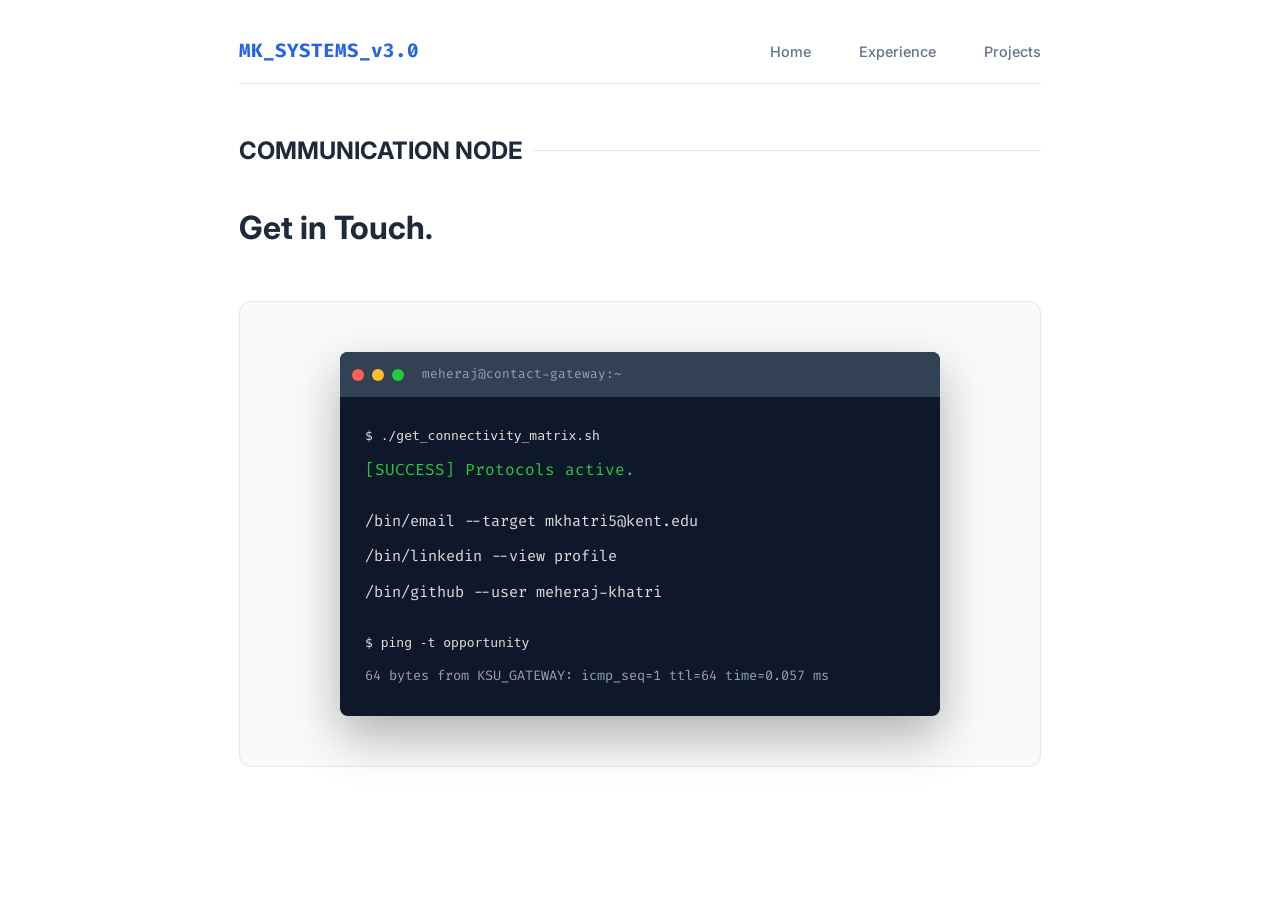
==== contact.html @ a60b7aba "Updates" ====
<!DOCTYPE html>
<html lang="en">
<head>
    <meta charset="UTF-8">
    <meta name="viewport" content="width=device-width, initial-scale=1.0">
    <title>Contact | Meheraj Khatri</title>
    <link rel="stylesheet" href="style.css">
    <link href="https://fonts.googleapis.com/css2?family=Inter:wght@400;500;600&family=Fira+Code:wght@400;500&display=swap" rel="stylesheet">
</head>
<body>
    <div class="container">
        <nav class="nav-bar" style="margin-top: 20px; display: flex; justify-content: space-between; align-items: center; padding: 1rem 0;">
            <a href="index.html" class="logo" style="text-decoration: none; font-weight: bold; color: var(--primary); font-family: 'Fira Code', monospace;">MK_SYSTEMS_v3.0</a>
            <div class="nav-links">
                <a href="index.html" style="text-decoration: none; color: var(--text-muted); margin-left: 1.5rem;">Home</a>
                <a href="experience.html" style="text-decoration: none; color: var(--text-muted); margin-left: 1.5rem;">Experience</a>
                <a href="projects.html" style="text-decoration: none; color: var(--text-muted); margin-left: 1.5rem;">Projects</a>
            </div>
        </nav>

        <header style="margin: 3rem 0;">
            <h2 class="section-title">COMMUNICATION NODE</h2>
            <h1>Get in Touch.</h1>
        </header>

        <div class="card" style="display: flex; justify-content: center; padding: 50px 20px;">
            <div class="terminal" style="width: 100%; max-width: 600px; box-shadow: 0 20px 50px rgba(0,0,0,0.3); border-radius: 8px; overflow: hidden; background: #0f172a;">
                <div class="terminal-header" style="background: #334155; padding: 12px; display: flex; align-items: center; gap: 8px;">
                    <div style="width: 12px; height: 12px; background: #ff5f56; border-radius: 50%;"></div>
                    <div style="width: 12px; height: 12px; background: #ffbd2e; border-radius: 50%;"></div>
                    <div style="width: 12px; height: 12px; background: #27c93f; border-radius: 50%;"></div>
                    <span style="color: #94a3b8; font-family: 'Fira Code', monospace; font-size: 0.8rem; margin-left: 10px;">meheraj@contact-gateway:~</span>
                </div>
                <div class="terminal-window" style="padding: 25px; font-family: 'Fira Code', monospace; color: #e0e1dd;">
                    <code>$ ./get_connectivity_matrix.sh</code>
                    <p style="color: #27c93f; margin: 10px 0;">[SUCCESS] Protocols active.</p>
                    
                    <div class="contact-links" style="margin: 20px 0; line-height: 2.2;">
                        <a href="mailto:mkhatri5@kent.edu" class="term-link">/bin/email --target mkhatri5@kent.edu</a><br>
                        <a href="https://linkedin.com/in/meherajkhatri/" target="_blank" class="term-link">/bin/linkedin --view profile</a><br>
                        <a href="https://github.com/meheraj-khatri" target="_blank" class="term-link">/bin/github --user meheraj-khatri</a>
                    </div>

                    <code>$ ping -t opportunity</code>
                    <div id="live-ping" style="margin-top: 10px; color: #94a3b8; font-size: 0.85rem;">
                        </div>
                </div>
            </div>
        </div>
    </div>
    <script src="main.js"></script>
</body>
</html>
---- style.css ----
:root {
    --primary: #2563eb;
    --primary-dark: #1e40af;
    --bg: #ffffff;
    --surface: #f8fafc;
    --text: #1e293b;
    --text-muted: #64748b;
    --border: #e2e8f0;
    --container-width: 850px;
}

body.dark-mode {
    --bg: #0f172a;
    --surface: #1e293b;
    --text: #f1f5f9;
    --text-muted: #94a3b8;
    --border: #334155;
}

* { box-sizing: border-box; margin: 0; padding: 0; }
body { font-family: 'Inter', sans-serif; color: var(--text); background-color: var(--bg); line-height: 1.6; transition: background 0.3s, color 0.3s; }
.container { max-width: var(--container-width); margin: 0 auto; padding: 0 1.5rem; }

/* Navigation */
nav { position: sticky; top: 0; background: rgba(255, 255, 255, 0.9); backdrop-filter: blur(10px); border-bottom: 1px solid var(--border); padding: 1rem 0; z-index: 1000; }
body.dark-mode nav { background: rgba(15, 23, 42, 0.9); border-bottom-color: var(--border); }
.nav-content { display: flex; justify-content: space-between; align-items: center; }
.logo { font-weight: 700; color: var(--primary); text-decoration: none; font-family: 'Fira Code', monospace; font-size: 1.2rem; }
.nav-links { list-style: none; display: flex; gap: 1.5rem; align-items: center; }
.nav-links a { text-decoration: none; color: var(--text-muted); font-weight: 500; font-size: 0.9rem; transition: 0.2s; }
.nav-links a:hover { color: var(--primary); }

/* Typography & Sections */
.hero h1 { font-size: 3.5rem; font-weight: 800; line-height: 1.1; margin-bottom: 1.5rem; letter-spacing: -0.02em; }
.hero p { font-size: 1.2rem; color: var(--text-muted); }
.section-title { font-size: 1.5rem; margin-bottom: 2rem; display: flex; align-items: center; gap: 10px; font-weight: 700; }
.section-title::after { content: ""; height: 1px; flex: 1; background: var(--border); }

/* Components */
.card { background: var(--surface); border: 1px solid var(--border); border-radius: 12px; padding: 2rem; margin-bottom: 1.5rem; transition: transform 0.2s, border-color 0.2s; }
.card:hover { border-color: var(--primary); }
.card-header { display: flex; justify-content: space-between; align-items: center; margin-bottom: 1rem; }
.tech-stack { font-family: 'Fira Code', monospace; font-size: 0.85rem; color: var(--primary); margin-bottom: 1rem; display: block; font-weight: 500; }
.date-tag { font-size: 0.8rem; font-weight: 600; color: var(--text-muted); background: var(--bg); padding: 4px 12px; border-radius: 20px; border: 1px solid var(--border); }

/* Interactive Elements */
.btn { padding: 0.8rem 1.8rem; border-radius: 8px; text-decoration: none; font-weight: 600; display: inline-block; transition: 0.2s; font-size: 0.95rem; }
.btn-primary { background: var(--primary); color: white; border: 1px solid var(--primary); }
.btn-primary:hover { background: var(--primary-dark); }
.btn-outline { border: 1px solid var(--border); color: var(--text); }
.btn-outline:hover { background: var(--surface); }

.term-link { color: #e0e1dd; text-decoration: none; font-size: 0.95rem; transition: 0.2s; }
.term-link:hover { color: var(--primary); padding-left: 8px; }

.theme-toggle { background: none; border: 1px solid var(--border); color: var(--text); padding: 6px 12px; border-radius: 6px; cursor: pointer; font-size: 0.8rem; font-weight: 600; }

footer { border-top: 1px solid var(--border); padding: 4rem 0; background: var(--surface); margin-top: 4rem; }
.footer-content { display: flex; justify-content: space-between; align-items: center; }
.footer-copy { font-size: 0.9rem; color: var(--text-muted); }
.footer-links { display: flex; gap: 1.5rem; }
.footer-links a { text-decoration: none; color: var(--text-muted); font-size: 0.9rem; transition: 0.2s; }
.footer-links a:hover { color: var(--primary); }
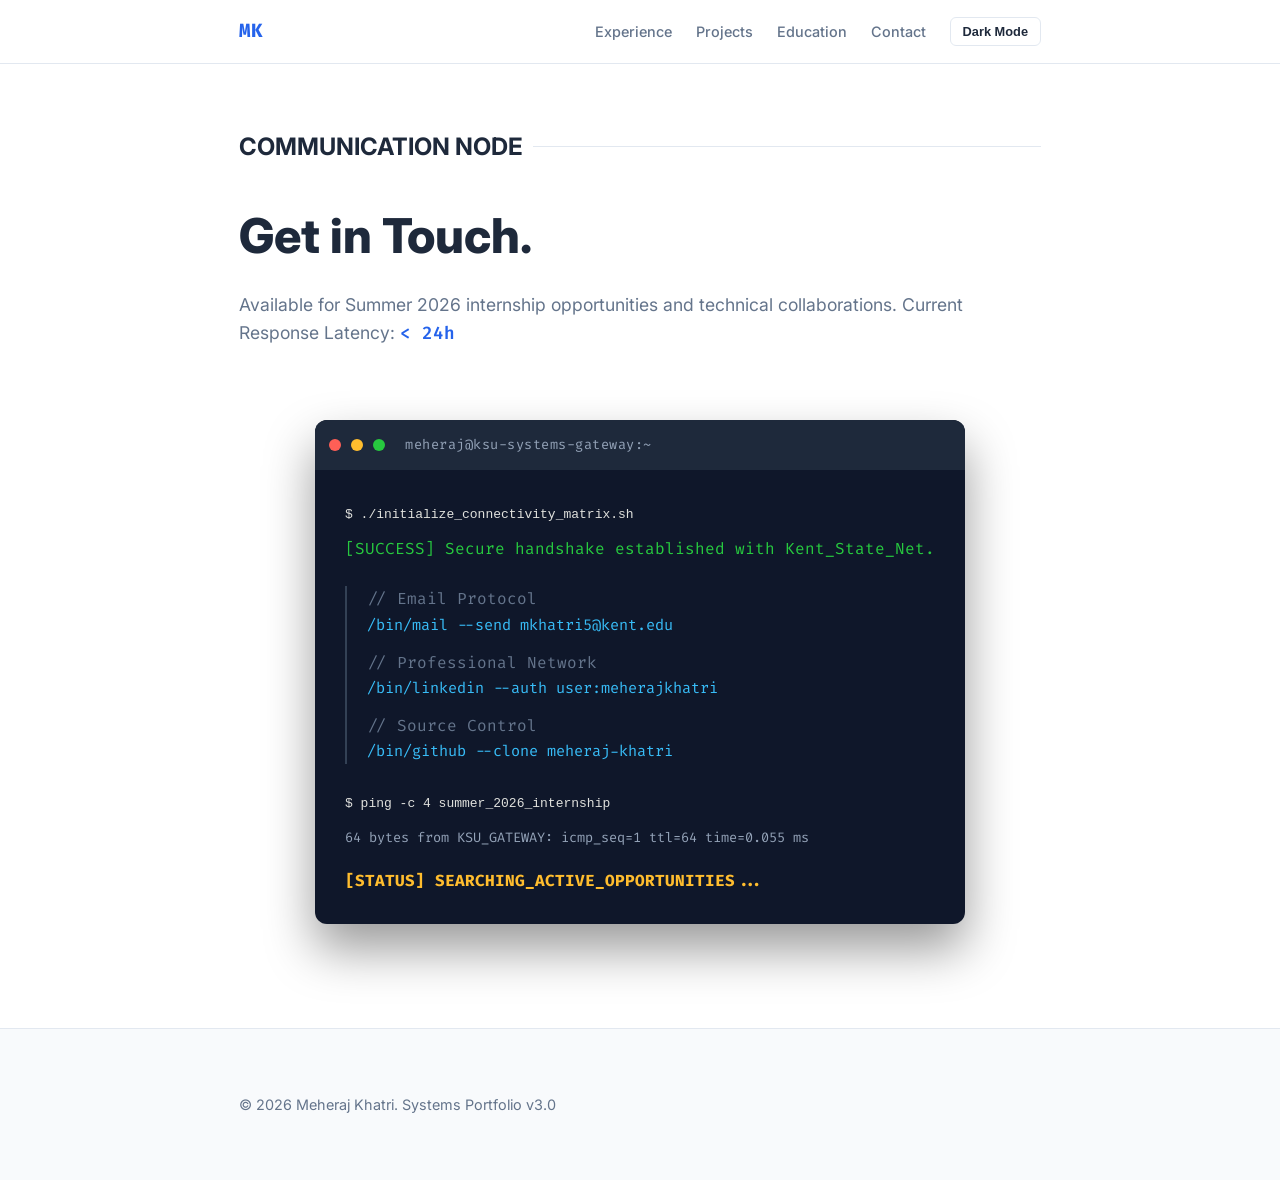
==== commit 72f98890: "Update contact.html" ====
--- a/contact.html
+++ b/contact.html
@@ -8,46 +8,71 @@
     <link href="https://fonts.googleapis.com/css2?family=Inter:wght@400;500;600&family=Fira+Code:wght@400;500&display=swap" rel="stylesheet">
 </head>
 <body>
-    <div class="container">
-        <nav class="nav-bar" style="margin-top: 20px; display: flex; justify-content: space-between; align-items: center; padding: 1rem 0;">
-            <a href="index.html" class="logo" style="text-decoration: none; font-weight: bold; color: var(--primary); font-family: 'Fira Code', monospace;">MK_SYSTEMS_v3.0</a>
-            <div class="nav-links">
-                <a href="index.html" style="text-decoration: none; color: var(--text-muted); margin-left: 1.5rem;">Home</a>
-                <a href="experience.html" style="text-decoration: none; color: var(--text-muted); margin-left: 1.5rem;">Experience</a>
-                <a href="projects.html" style="text-decoration: none; color: var(--text-muted); margin-left: 1.5rem;">Projects</a>
-            </div>
-        </nav>
+    <nav>
+        <div class="container nav-content">
+            <a href="index.html" class="logo">MK</a>
+            <ul class="nav-links">
+                <li><a href="experience.html">Experience</a></li>
+                <li><a href="projects.html">Projects</a></li>
+                <li><a href="education.html">Education</a></li>
+                <li><a href="contact.html" class="active">Contact</a></li>
+                <li><button id="theme-toggle" class="theme-toggle">Dark Mode</button></li>
+            </ul>
+        </div>
+    </nav>
 
-        <header style="margin: 3rem 0;">
+    <main class="container">
+        <header style="margin: 4rem 0 2rem 0;">
             <h2 class="section-title">COMMUNICATION NODE</h2>
-            <h1>Get in Touch.</h1>
+            <h1 style="font-size: 3rem; font-weight: 800;">Get in Touch.</h1>
+            <p style="color: var(--text-muted); font-size: 1.1rem; margin-top: 1rem;">
+                Available for Summer 2026 internship opportunities and technical collaborations. 
+                Current Response Latency: <span style="color: var(--primary); font-family: 'Fira Code'; font-weight: 600;">&lt; 24h</span>
+            </p>
         </header>
 
-        <div class="card" style="display: flex; justify-content: center; padding: 50px 20px;">
-            <div class="terminal" style="width: 100%; max-width: 600px; box-shadow: 0 20px 50px rgba(0,0,0,0.3); border-radius: 8px; overflow: hidden; background: #0f172a;">
-                <div class="terminal-header" style="background: #334155; padding: 12px; display: flex; align-items: center; gap: 8px;">
+        <div class="card" style="display: flex; justify-content: center; padding: 40px 0; background: transparent; border: none;">
+            <div class="terminal" style="width: 100%; max-width: 650px; box-shadow: 0 25px 50px rgba(0,0,0,0.4); border-radius: 12px; overflow: hidden; background: #0f172a;">
+                <div class="terminal-header" style="background: #1e293b; padding: 14px; display: flex; align-items: center; gap: 10px;">
                     <div style="width: 12px; height: 12px; background: #ff5f56; border-radius: 50%;"></div>
                     <div style="width: 12px; height: 12px; background: #ffbd2e; border-radius: 50%;"></div>
                     <div style="width: 12px; height: 12px; background: #27c93f; border-radius: 50%;"></div>
-                    <span style="color: #94a3b8; font-family: 'Fira Code', monospace; font-size: 0.8rem; margin-left: 10px;">meheraj@contact-gateway:~</span>
+                    <span style="color: #94a3b8; font-family: 'Fira Code', monospace; font-size: 0.85rem; margin-left: 10px; letter-spacing: 0.5px;">meheraj@ksu-systems-gateway:~</span>
                 </div>
-                <div class="terminal-window" style="padding: 25px; font-family: 'Fira Code', monospace; color: #e0e1dd;">
-                    <code>$ ./get_connectivity_matrix.sh</code>
-                    <p style="color: #27c93f; margin: 10px 0;">[SUCCESS] Protocols active.</p>
+                <div class="terminal-window" style="padding: 30px; font-family: 'Fira Code', monospace; color: #e0e1dd; line-height: 1.6;">
+                    <code>$ ./initialize_connectivity_matrix.sh</code>
+                    <p style="color: #27c93f; margin: 10px 0;">[SUCCESS] Secure handshake established with Kent_State_Net.</p>
                     
-                    <div class="contact-links" style="margin: 20px 0; line-height: 2.2;">
-                        <a href="mailto:mkhatri5@kent.edu" class="term-link">/bin/email --target mkhatri5@kent.edu</a><br>
-                        <a href="https://linkedin.com/in/meherajkhatri/" target="_blank" class="term-link">/bin/linkedin --view profile</a><br>
-                        <a href="https://github.com/meheraj-khatri" target="_blank" class="term-link">/bin/github --user meheraj-khatri</a>
+                    <div class="contact-links" style="margin: 25px 0; border-left: 2px solid #334155; padding-left: 20px;">
+                        <div style="margin-bottom: 12px;">
+                            <span style="color: #64748b;">// Email Protocol</span><br>
+                            <a href="mailto:mkhatri5@kent.edu" class="term-link" style="color: #38bdf8;">/bin/mail --send mkhatri5@kent.edu</a>
+                        </div>
+                        <div style="margin-bottom: 12px;">
+                            <span style="color: #64748b;">// Professional Network</span><br>
+                            <a href="https://linkedin.com/in/meherajkhatri/" target="_blank" class="term-link" style="color: #38bdf8;">/bin/linkedin --auth user:meherajkhatri</a>
+                        </div>
+                        <div style="margin-bottom: 12px;">
+                            <span style="color: #64748b;">// Source Control</span><br>
+                            <a href="https://github.com/meheraj-khatri" target="_blank" class="term-link" style="color: #38bdf8;">/bin/github --clone meheraj-khatri</a>
+                        </div>
                     </div>
 
-                    <code>$ ping -t opportunity</code>
-                    <div id="live-ping" style="margin-top: 10px; color: #94a3b8; font-size: 0.85rem;">
+                    <code>$ ping -c 4 summer_2026_internship</code>
+                    <div id="live-ping" style="margin-top: 12px; color: #94a3b8; font-size: 0.85rem;">
                         </div>
+                    
+                    <p style="margin-top: 20px; color: #ffbd2e; font-weight: bold;">[STATUS] SEARCHING_ACTIVE_OPPORTUNITIES...</p>
                 </div>
             </div>
         </div>
-    </div>
+    </main>
+
+    <footer>
+        <div class="container footer-content">
+            <p class="footer-copy">© 2026 Meheraj Khatri. Systems Portfolio v3.0</p>
+        </div>
+    </footer>
     <script src="main.js"></script>
 </body>
 </html>
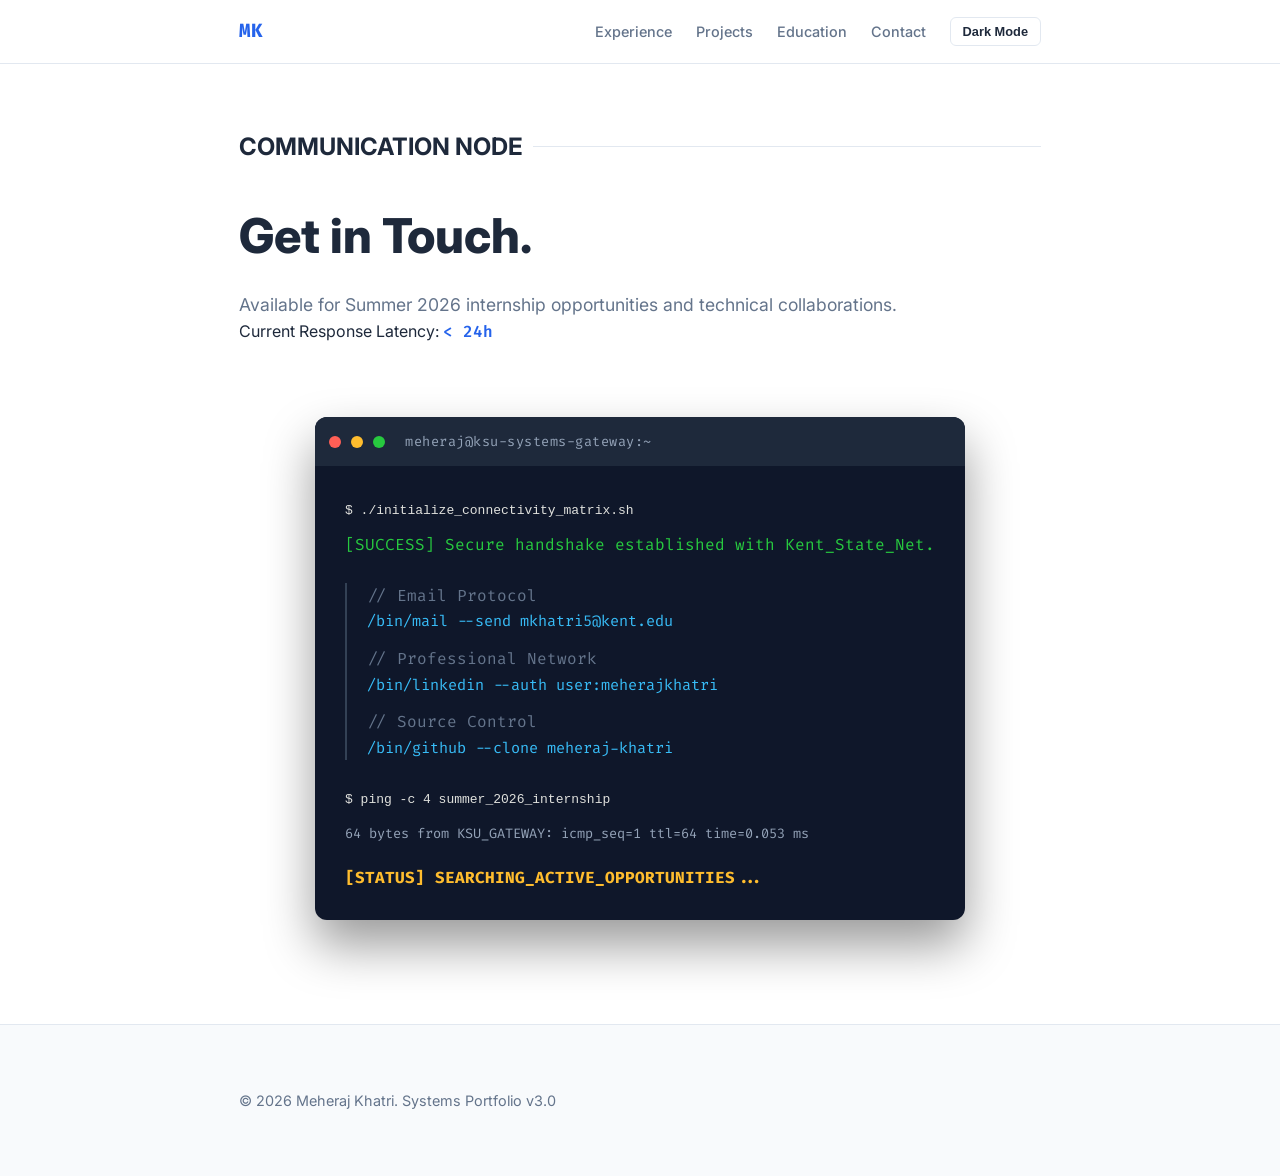
==== commit f69a7b24: "Update contact.html" ====
--- a/contact.html
+++ b/contact.html
@@ -27,7 +27,9 @@
             <h1 style="font-size: 3rem; font-weight: 800;">Get in Touch.</h1>
             <p style="color: var(--text-muted); font-size: 1.1rem; margin-top: 1rem;">
                 Available for Summer 2026 internship opportunities and technical collaborations. 
-                Current Response Latency: <span style="color: var(--primary); font-family: 'Fira Code'; font-weight: 600;">&lt; 24h</span>
+                <p>
+                    Current Response Latency: <span style="color: var(--primary); font-family: 'Fira Code'; font-weight: 600;">&lt; 24h</span>
+                </p>
             </p>
         </header>
 
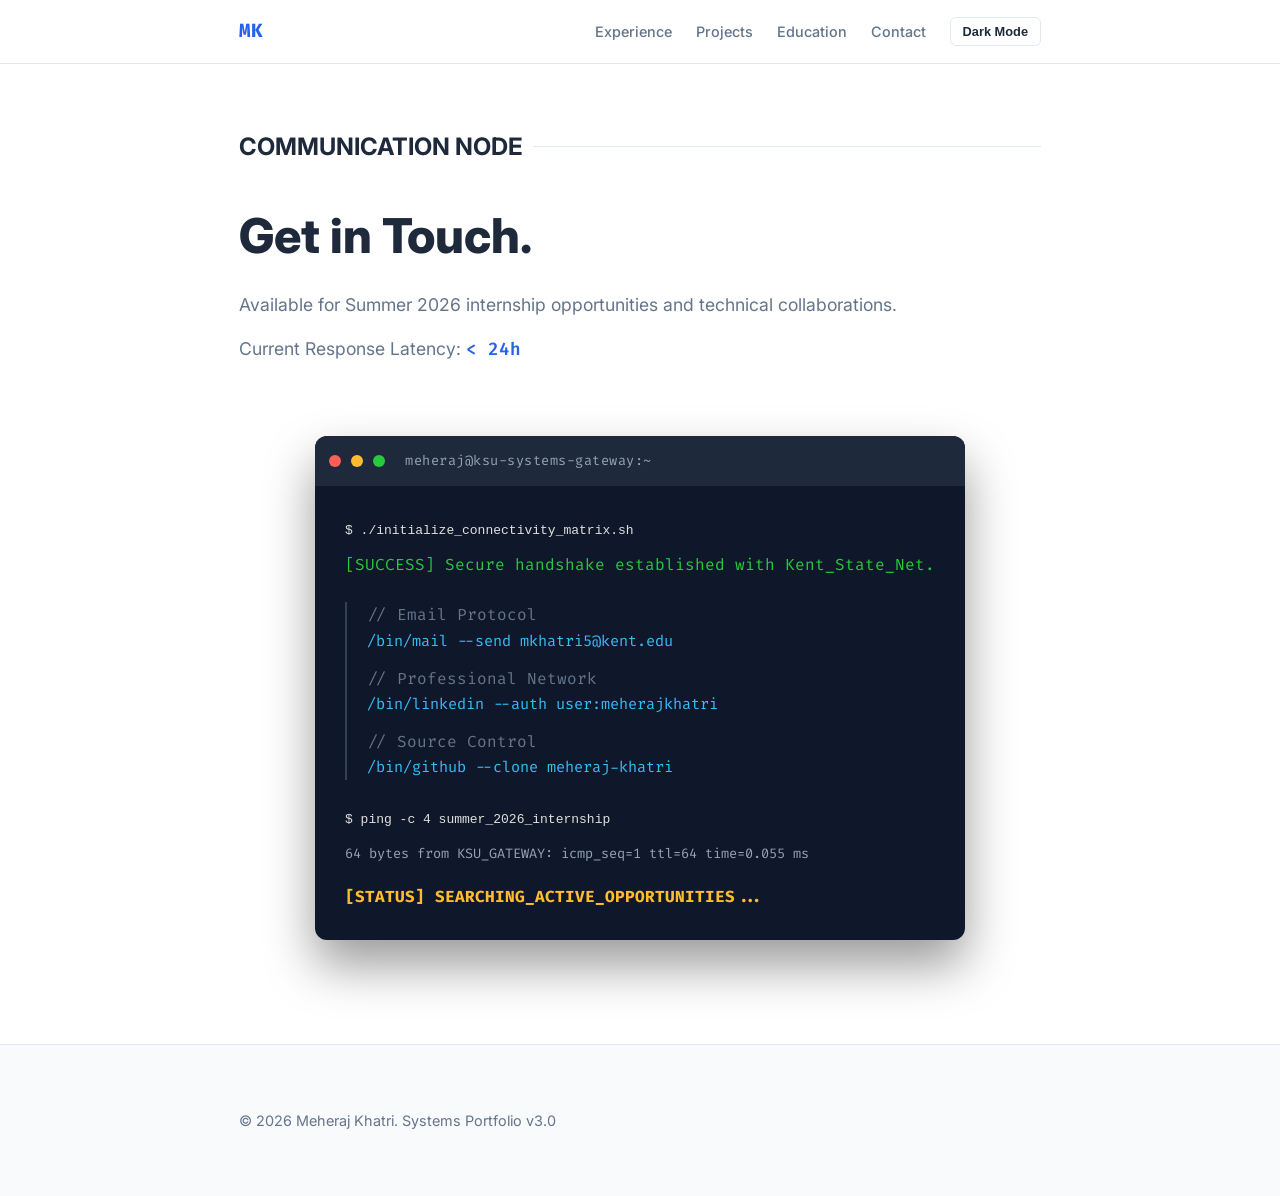
==== commit 6841a32d: "Update contact.html" ====
--- a/contact.html
+++ b/contact.html
@@ -27,7 +27,7 @@
             <h1 style="font-size: 3rem; font-weight: 800;">Get in Touch.</h1>
             <p style="color: var(--text-muted); font-size: 1.1rem; margin-top: 1rem;">
                 Available for Summer 2026 internship opportunities and technical collaborations. 
-                <p>
+                <p style="color: var(--text-muted); font-size: 1.1rem; margin-top: 1rem;">
                     Current Response Latency: <span style="color: var(--primary); font-family: 'Fira Code'; font-weight: 600;">&lt; 24h</span>
                 </p>
             </p>
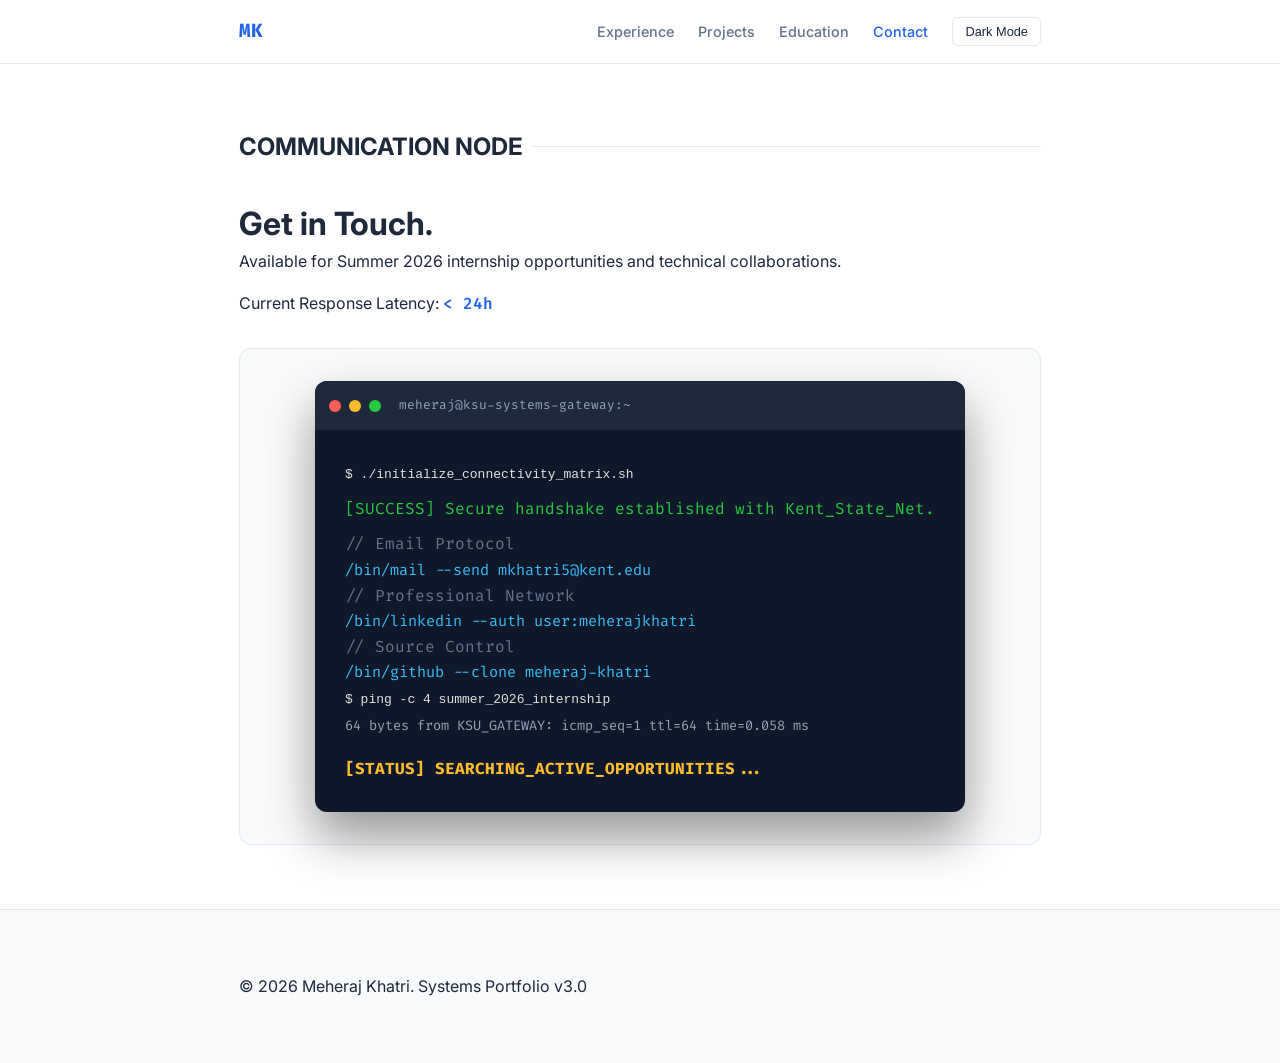
==== commit b25c499e: "Updates" ====
--- a/contact.html
+++ b/contact.html
@@ -11,7 +11,8 @@
     <nav>
         <div class="container nav-content">
             <a href="index.html" class="logo">MK</a>
-            <ul class="nav-links">
+            <button class="mobile-nav-toggle" id="mobile-toggle" aria-label="Menu">☰</button>
+            <ul class="nav-links" id="nav-links">
                 <li><a href="experience.html">Experience</a></li>
                 <li><a href="projects.html">Projects</a></li>
                 <li><a href="education.html">Education</a></li>
@@ -24,47 +25,46 @@
     <main class="container">
         <header style="margin: 4rem 0 2rem 0;">
             <h2 class="section-title">COMMUNICATION NODE</h2>
-            <h1 style="font-size: 3rem; font-weight: 800;">Get in Touch.</h1>
-            <p style="color: var(--text-muted); font-size: 1.1rem; margin-top: 1rem;">
-                Available for Summer 2026 internship opportunities and technical collaborations. 
-                <p style="color: var(--text-muted); font-size: 1.1rem; margin-top: 1rem;">
+            <h1 class="hero-title">Get in Touch.</h1>
+            <div class="contact-subtext">
+                <p>Available for Summer 2026 internship opportunities and technical collaborations.</p> 
+                <p style="margin-top: 1rem;">
                     Current Response Latency: <span style="color: var(--primary); font-family: 'Fira Code'; font-weight: 600;">&lt; 24h</span>
                 </p>
-            </p>
+            </div>
         </header>
 
-        <div class="card" style="display: flex; justify-content: center; padding: 40px 0; background: transparent; border: none;">
-            <div class="terminal" style="width: 100%; max-width: 650px; box-shadow: 0 25px 50px rgba(0,0,0,0.4); border-radius: 12px; overflow: hidden; background: #0f172a;">
-                <div class="terminal-header" style="background: #1e293b; padding: 14px; display: flex; align-items: center; gap: 10px;">
-                    <div style="width: 12px; height: 12px; background: #ff5f56; border-radius: 50%;"></div>
-                    <div style="width: 12px; height: 12px; background: #ffbd2e; border-radius: 50%;"></div>
-                    <div style="width: 12px; height: 12px; background: #27c93f; border-radius: 50%;"></div>
-                    <span style="color: #94a3b8; font-family: 'Fira Code', monospace; font-size: 0.85rem; margin-left: 10px; letter-spacing: 0.5px;">meheraj@ksu-systems-gateway:~</span>
+        <div class="card terminal-card">
+            <div class="terminal">
+                <div class="terminal-header">
+                    <div class="dot red"></div>
+                    <div class="dot yellow"></div>
+                    <div class="dot green"></div>
+                    <span class="terminal-user">meheraj@ksu-systems-gateway:~</span>
                 </div>
-                <div class="terminal-window" style="padding: 30px; font-family: 'Fira Code', monospace; color: #e0e1dd; line-height: 1.6;">
+                <div class="terminal-window">
                     <code>$ ./initialize_connectivity_matrix.sh</code>
-                    <p style="color: #27c93f; margin: 10px 0;">[SUCCESS] Secure handshake established with Kent_State_Net.</p>
+                    <p class="success-text">[SUCCESS] Secure handshake established with Kent_State_Net.</p>
                     
-                    <div class="contact-links" style="margin: 25px 0; border-left: 2px solid #334155; padding-left: 20px;">
-                        <div style="margin-bottom: 12px;">
-                            <span style="color: #64748b;">// Email Protocol</span><br>
-                            <a href="mailto:mkhatri5@kent.edu" class="term-link" style="color: #38bdf8;">/bin/mail --send mkhatri5@kent.edu</a>
+                    <div class="contact-links">
+                        <div class="link-item">
+                            <span class="comment">// Email Protocol</span><br>
+                            <a href="mailto:mkhatri5@kent.edu" class="term-link">/bin/mail --send mkhatri5@kent.edu</a>
                         </div>
-                        <div style="margin-bottom: 12px;">
-                            <span style="color: #64748b;">// Professional Network</span><br>
-                            <a href="https://linkedin.com/in/meherajkhatri/" target="_blank" class="term-link" style="color: #38bdf8;">/bin/linkedin --auth user:meherajkhatri</a>
+                        <div class="link-item">
+                            <span class="comment">// Professional Network</span><br>
+                            <a href="https://linkedin.com/in/meherajkhatri/" target="_blank" class="term-link">/bin/linkedin --auth user:meherajkhatri</a>
                         </div>
-                        <div style="margin-bottom: 12px;">
-                            <span style="color: #64748b;">// Source Control</span><br>
-                            <a href="https://github.com/meheraj-khatri" target="_blank" class="term-link" style="color: #38bdf8;">/bin/github --clone meheraj-khatri</a>
+                        <div class="link-item">
+                            <span class="comment">// Source Control</span><br>
+                            <a href="https://github.com/meheraj-khatri" target="_blank" class="term-link">/bin/github --clone meheraj-khatri</a>
                         </div>
                     </div>
 
                     <code>$ ping -c 4 summer_2026_internship</code>
-                    <div id="live-ping" style="margin-top: 12px; color: #94a3b8; font-size: 0.85rem;">
-                        </div>
+                    <div id="live-ping"></div>
                     
-                    <p style="margin-top: 20px; color: #ffbd2e; font-weight: bold;">[STATUS] SEARCHING_ACTIVE_OPPORTUNITIES...</p>
+                    <p class="status-text">[STATUS] SEARCHING_ACTIVE_OPPORTUNITIES...</p>
                 </div>
             </div>
         </div>
--- a/style.css
+++ b/style.css
@@ -18,46 +18,60 @@
 }
 
 * { box-sizing: border-box; margin: 0; padding: 0; }
-body { font-family: 'Inter', sans-serif; color: var(--text); background-color: var(--bg); line-height: 1.6; transition: background 0.3s, color 0.3s; }
+body { font-family: 'Inter', sans-serif; color: var(--text); background-color: var(--bg); line-height: 1.6; transition: background 0.3s, color 0.3s; overflow-x: hidden; }
 .container { max-width: var(--container-width); margin: 0 auto; padding: 0 1.5rem; }
 
 /* Navigation */
 nav { position: sticky; top: 0; background: rgba(255, 255, 255, 0.9); backdrop-filter: blur(10px); border-bottom: 1px solid var(--border); padding: 1rem 0; z-index: 1000; }
-body.dark-mode nav { background: rgba(15, 23, 42, 0.9); border-bottom-color: var(--border); }
+body.dark-mode nav { background: rgba(15, 23, 42, 0.9); }
 .nav-content { display: flex; justify-content: space-between; align-items: center; }
 .logo { font-weight: 700; color: var(--primary); text-decoration: none; font-family: 'Fira Code', monospace; font-size: 1.2rem; }
 .nav-links { list-style: none; display: flex; gap: 1.5rem; align-items: center; }
 .nav-links a { text-decoration: none; color: var(--text-muted); font-weight: 500; font-size: 0.9rem; transition: 0.2s; }
-.nav-links a:hover { color: var(--primary); }
+.nav-links a:hover, .nav-links a.active { color: var(--primary); }
 
-/* Typography & Sections */
+.mobile-nav-toggle { display: none; background: none; border: none; font-size: 1.5rem; color: var(--text); cursor: pointer; }
+
+/* Terminal Styles */
+.terminal { width: 100%; max-width: 650px; box-shadow: 0 25px 50px rgba(0,0,0,0.4); border-radius: 12px; overflow: hidden; background: #0f172a; margin: 0 auto; }
+.terminal-header { background: #1e293b; padding: 14px; display: flex; align-items: center; gap: 8px; }
+.dot { width: 12px; height: 12px; border-radius: 50%; }
+.red { background: #ff5f56; } .yellow { background: #ffbd2e; } .green { background: #27c93f; }
+.terminal-user { color: #94a3b8; font-family: 'Fira Code', monospace; font-size: 0.8rem; margin-left: 10px; }
+.terminal-window { padding: 30px; font-family: 'Fira Code', monospace; color: #e0e1dd; line-height: 1.6; }
+.success-text { color: #27c93f; margin: 10px 0; }
+.comment { color: #64748b; }
+.status-text { margin-top: 20px; color: #ffbd2e; font-weight: bold; }
+.term-link { color: #38bdf8; text-decoration: none; font-size: 0.95rem; transition: 0.2s; word-break: break-all; }
+.term-link:hover { text-decoration: underline; padding-left: 4px; }
+
+/* Responsive adjustments */
+@media (max-width: 768px) {
+    .mobile-nav-toggle { display: block; }
+    .nav-links {
+        display: none; /* Hidden by default on mobile */
+        position: absolute;
+        top: 100%;
+        left: 0;
+        width: 100%;
+        background: var(--bg);
+        flex-direction: column;
+        padding: 2rem;
+        border-bottom: 1px solid var(--border);
+        gap: 1.5rem;
+    }
+    .nav-links.active { display: flex; }
+    
+    .hero h1 { font-size: 2.5rem !important; }
+    .terminal-window { padding: 15px; font-size: 0.85rem; }
+    .terminal-card { padding: 0 !important; background: transparent !important; }
+}
+
+/* Sections & Components */
 .hero h1 { font-size: 3.5rem; font-weight: 800; line-height: 1.1; margin-bottom: 1.5rem; letter-spacing: -0.02em; }
-.hero p { font-size: 1.2rem; color: var(--text-muted); }
 .section-title { font-size: 1.5rem; margin-bottom: 2rem; display: flex; align-items: center; gap: 10px; font-weight: 700; }
 .section-title::after { content: ""; height: 1px; flex: 1; background: var(--border); }
-
-/* Components */
-.card { background: var(--surface); border: 1px solid var(--border); border-radius: 12px; padding: 2rem; margin-bottom: 1.5rem; transition: transform 0.2s, border-color 0.2s; }
-.card:hover { border-color: var(--primary); }
-.card-header { display: flex; justify-content: space-between; align-items: center; margin-bottom: 1rem; }
+.card { background: var(--surface); border: 1px solid var(--border); border-radius: 12px; padding: 2rem; margin-bottom: 1.5rem; }
 .tech-stack { font-family: 'Fira Code', monospace; font-size: 0.85rem; color: var(--primary); margin-bottom: 1rem; display: block; font-weight: 500; }
-.date-tag { font-size: 0.8rem; font-weight: 600; color: var(--text-muted); background: var(--bg); padding: 4px 12px; border-radius: 20px; border: 1px solid var(--border); }
-
-/* Interactive Elements */
-.btn { padding: 0.8rem 1.8rem; border-radius: 8px; text-decoration: none; font-weight: 600; display: inline-block; transition: 0.2s; font-size: 0.95rem; }
-.btn-primary { background: var(--primary); color: white; border: 1px solid var(--primary); }
-.btn-primary:hover { background: var(--primary-dark); }
-.btn-outline { border: 1px solid var(--border); color: var(--text); }
-.btn-outline:hover { background: var(--surface); }
-
-.term-link { color: #e0e1dd; text-decoration: none; font-size: 0.95rem; transition: 0.2s; }
-.term-link:hover { color: var(--primary); padding-left: 8px; }
-
-.theme-toggle { background: none; border: 1px solid var(--border); color: var(--text); padding: 6px 12px; border-radius: 6px; cursor: pointer; font-size: 0.8rem; font-weight: 600; }
-
-footer { border-top: 1px solid var(--border); padding: 4rem 0; background: var(--surface); margin-top: 4rem; }
-.footer-content { display: flex; justify-content: space-between; align-items: center; }
-.footer-copy { font-size: 0.9rem; color: var(--text-muted); }
-.footer-links { display: flex; gap: 1.5rem; }
-.footer-links a { text-decoration: none; color: var(--text-muted); font-size: 0.9rem; transition: 0.2s; }
-.footer-links a:hover { color: var(--primary); }+.theme-toggle { background: none; border: 1px solid var(--border); color: var(--text); padding: 6px 12px; border-radius: 6px; cursor: pointer; font-size: 0.8rem; }
+footer { border-top: 1px solid var(--border); padding: 4rem 0; background: var(--surface); margin-top: 4rem; }
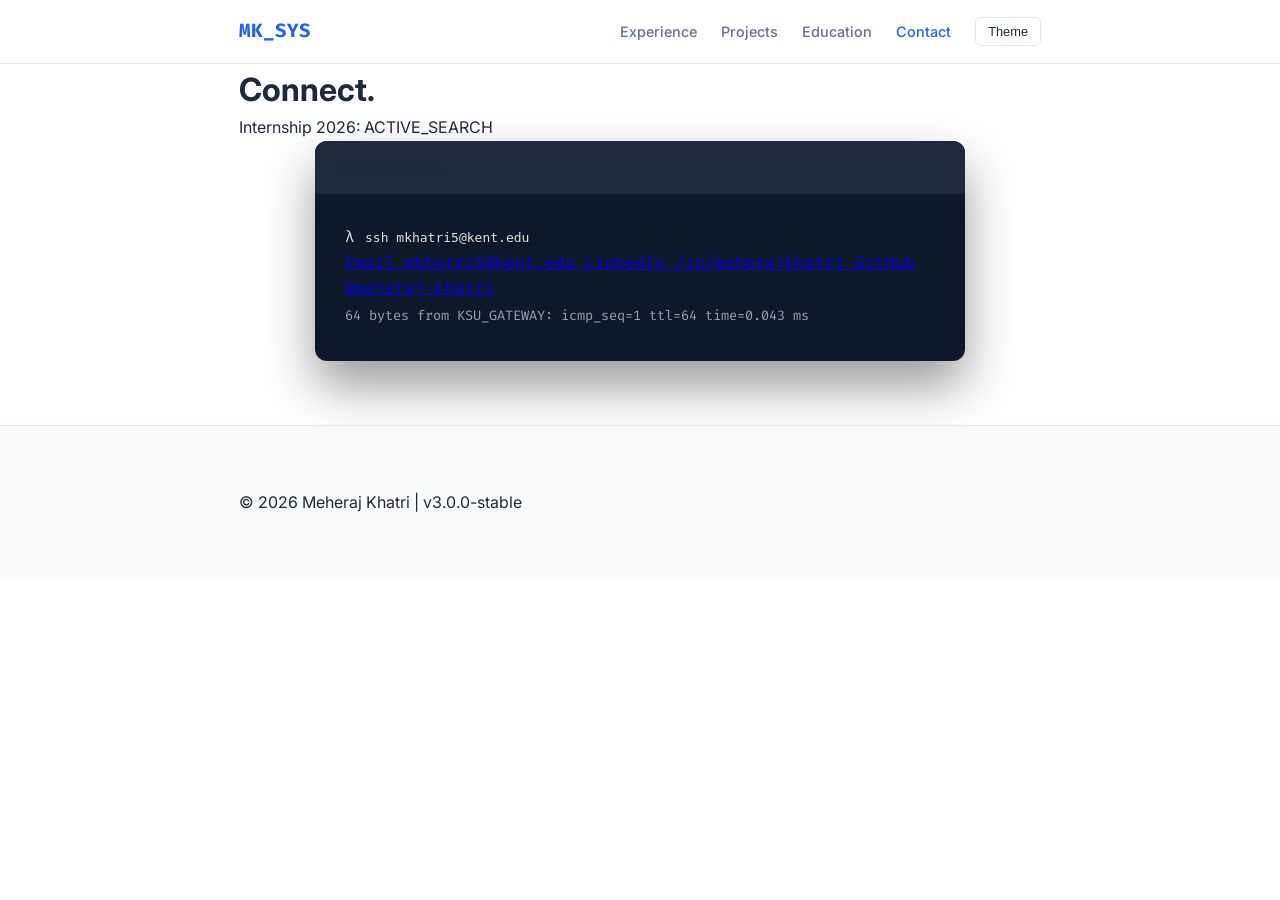
==== commit ecff3404: "Update contact.html" ====
--- a/contact.html
+++ b/contact.html
@@ -5,74 +5,66 @@
     <meta name="viewport" content="width=device-width, initial-scale=1.0">
     <title>Contact | Meheraj Khatri</title>
     <link rel="stylesheet" href="style.css">
-    <link href="https://fonts.googleapis.com/css2?family=Inter:wght@400;500;600&family=Fira+Code:wght@400;500&display=swap" rel="stylesheet">
+    <link href="https://fonts.googleapis.com/css2?family=Inter:wght@400;700&family=Fira+Code:wght@400;500&display=swap" rel="stylesheet">
 </head>
 <body>
     <nav>
         <div class="container nav-content">
-            <a href="index.html" class="logo">MK</a>
-            <button class="mobile-nav-toggle" id="mobile-toggle" aria-label="Menu">☰</button>
+            <a href="index.html" class="logo">MK_SYS</a>
+            <button class="mobile-nav-toggle" id="mobile-toggle">☰</button>
             <ul class="nav-links" id="nav-links">
                 <li><a href="experience.html">Experience</a></li>
                 <li><a href="projects.html">Projects</a></li>
                 <li><a href="education.html">Education</a></li>
                 <li><a href="contact.html" class="active">Contact</a></li>
-                <li><button id="theme-toggle" class="theme-toggle">Dark Mode</button></li>
+                <li><button id="theme-toggle" class="theme-toggle">Theme</button></li>
             </ul>
         </div>
     </nav>
 
     <main class="container">
-        <header style="margin: 4rem 0 2rem 0;">
-            <h2 class="section-title">COMMUNICATION NODE</h2>
-            <h1 class="hero-title">Get in Touch.</h1>
-            <div class="contact-subtext">
-                <p>Available for Summer 2026 internship opportunities and technical collaborations.</p> 
-                <p style="margin-top: 1rem;">
-                    Current Response Latency: <span style="color: var(--primary); font-family: 'Fira Code'; font-weight: 600;">&lt; 24h</span>
-                </p>
-            </div>
+        <header class="contact-hero">
+            <h1 class="glitch" data-text="Connect">Connect.</h1>
+            <p class="subtitle">Internship 2026: <span class="status-pulse">ACTIVE_SEARCH</span></p>
         </header>
 
-        <div class="card terminal-card">
-            <div class="terminal">
-                <div class="terminal-header">
-                    <div class="dot red"></div>
-                    <div class="dot yellow"></div>
-                    <div class="dot green"></div>
-                    <span class="terminal-user">meheraj@ksu-systems-gateway:~</span>
+        <div class="terminal">
+            <div class="terminal-header">
+                <div class="terminal-controls">
+                    <span class="dot red"></span>
+                    <span class="dot yellow"></span>
+                    <span class="dot green"></span>
                 </div>
-                <div class="terminal-window">
-                    <code>$ ./initialize_connectivity_matrix.sh</code>
-                    <p class="success-text">[SUCCESS] Secure handshake established with Kent_State_Net.</p>
-                    
-                    <div class="contact-links">
-                        <div class="link-item">
-                            <span class="comment">// Email Protocol</span><br>
-                            <a href="mailto:mkhatri5@kent.edu" class="term-link">/bin/mail --send mkhatri5@kent.edu</a>
-                        </div>
-                        <div class="link-item">
-                            <span class="comment">// Professional Network</span><br>
-                            <a href="https://linkedin.com/in/meherajkhatri/" target="_blank" class="term-link">/bin/linkedin --auth user:meherajkhatri</a>
-                        </div>
-                        <div class="link-item">
-                            <span class="comment">// Source Control</span><br>
-                            <a href="https://github.com/meheraj-khatri" target="_blank" class="term-link">/bin/github --clone meheraj-khatri</a>
-                        </div>
-                    </div>
+                <div class="terminal-title">meheraj@ksu:~</div>
+            </div>
+            <div class="terminal-window">
+                <div class="term-line">
+                    <span class="prompt">λ</span> <code>ssh mkhatri5@kent.edu</code>
+                </div>
+                
+                <div class="grid-links">
+                    <a href="mailto:mkhatri5@kent.edu" class="term-card">
+                        <span class="label">Email</span>
+                        <span class="value">mkhatri5@kent.edu</span>
+                    </a>
+                    <a href="https://linkedin.com/in/meherajkhatri/" target="_blank" class="term-card">
+                        <span class="label">LinkedIn</span>
+                        <span class="value">/in/meherajkhatri</span>
+                    </a>
+                    <a href="https://github.com/meheraj-khatri" target="_blank" class="term-card">
+                        <span class="label">GitHub</span>
+                        <span class="value">@meheraj-khatri</span>
+                    </a>
+                </div>
 
-                    <code>$ ping -c 4 summer_2026_internship</code>
-                    <div id="live-ping"></div>
-                    
-                    <p class="status-text">[STATUS] SEARCHING_ACTIVE_OPPORTUNITIES...</p>
-                </div>
+                <div id="live-ping" class="ping-output"></div>
             </div>
         </div>
     </main>
 
     <footer>
         <div class="container footer-content">
-            <p class="footer-copy">© 2026 Meheraj Khatri. Systems Portfolio v3.0</p>
+            <p>© 2026 Meheraj Khatri | v3.0.0-stable</p>
         </div>
     </footer>
     <script src="main.js"></script>
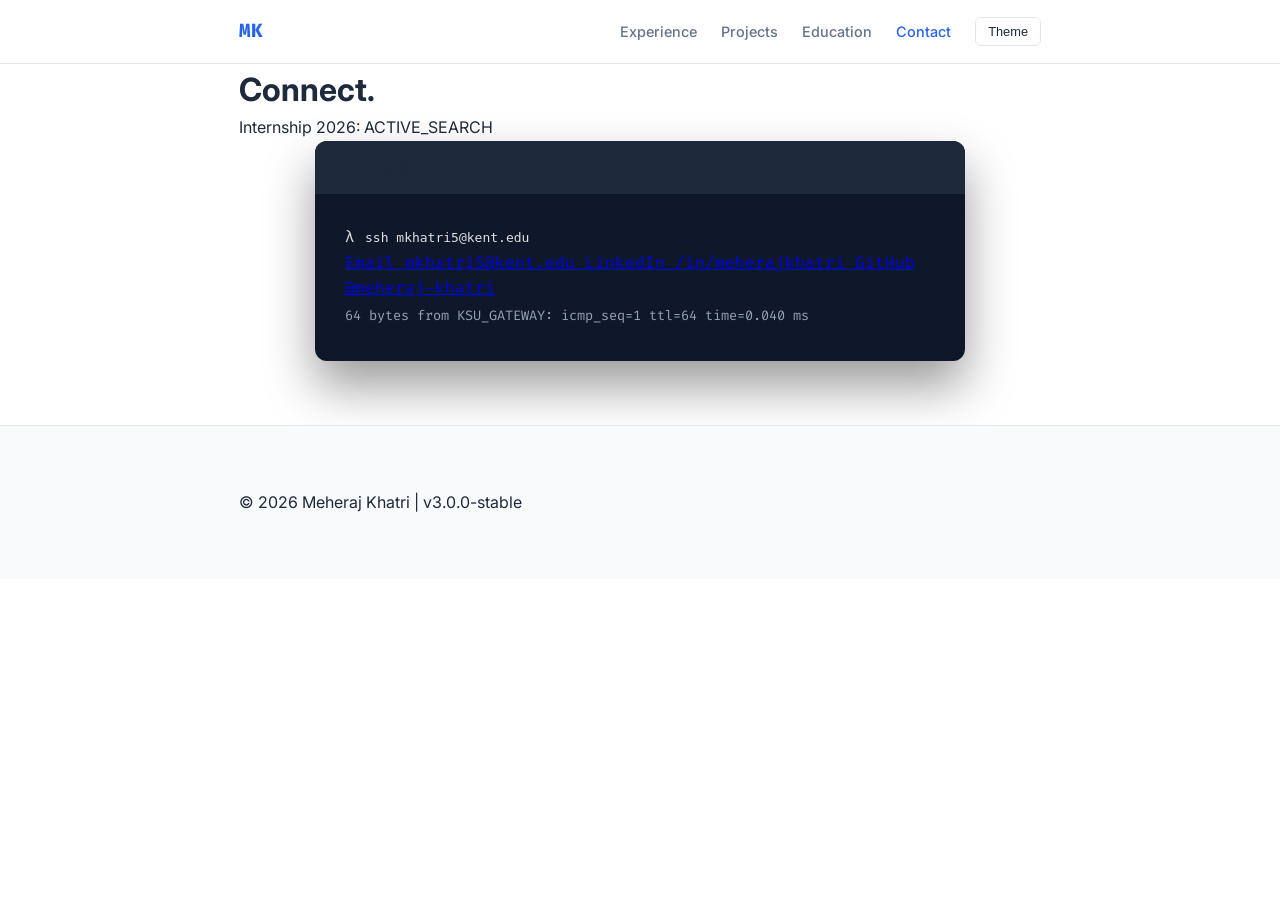
==== commit 0615661c: "Update contact.html" ====
--- a/contact.html
+++ b/contact.html
@@ -10,7 +10,7 @@
 <body>
     <nav>
         <div class="container nav-content">
-            <a href="index.html" class="logo">MK_SYS</a>
+            <a href="index.html" class="logo">MK</a>
             <button class="mobile-nav-toggle" id="mobile-toggle">☰</button>
             <ul class="nav-links" id="nav-links">
                 <li><a href="experience.html">Experience</a></li>
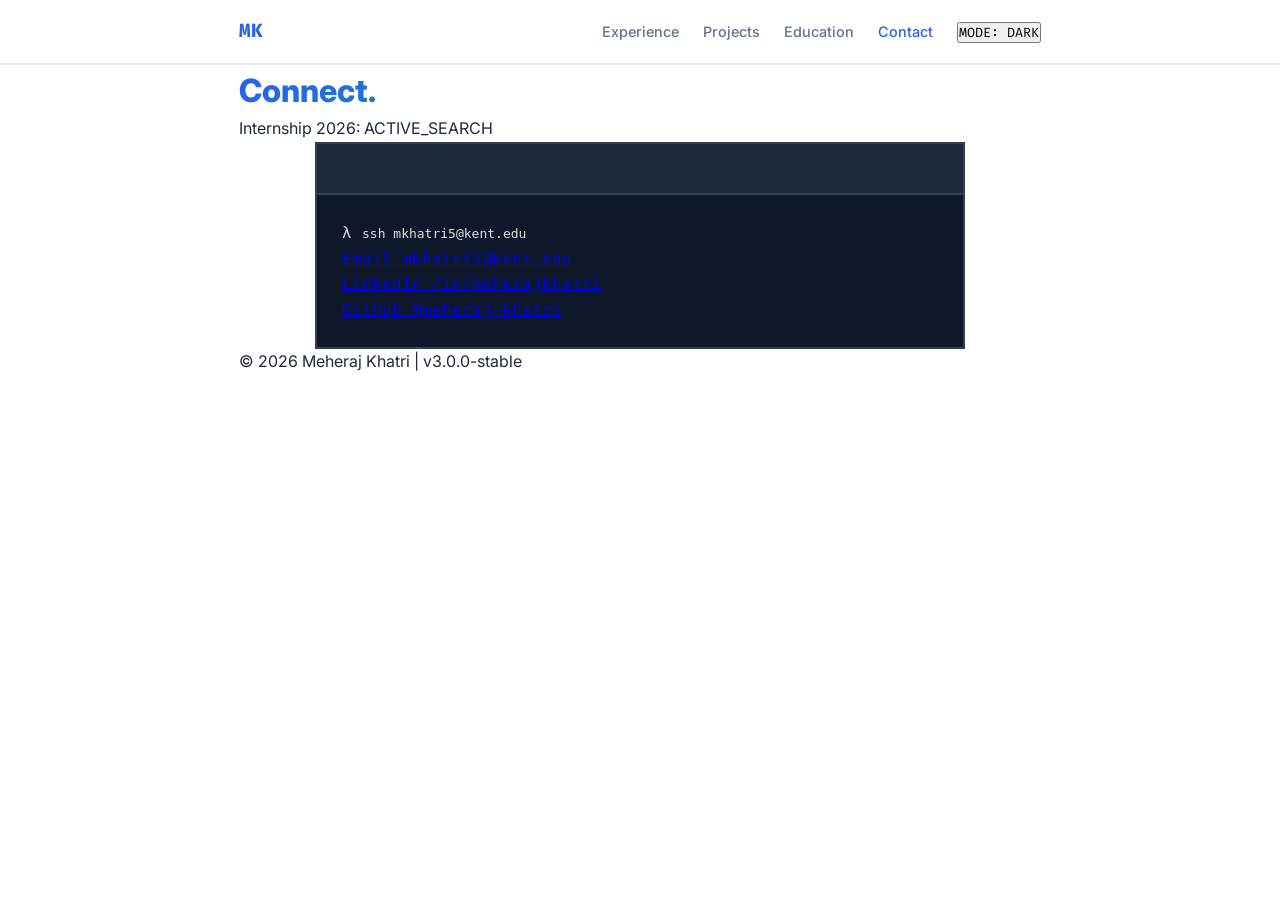
==== commit 823dc654: "Update contact.html" ====
--- a/contact.html
+++ b/contact.html
@@ -46,15 +46,15 @@
                     <a href="mailto:mkhatri5@kent.edu" class="term-card">
                         <span class="label">Email</span>
                         <span class="value">mkhatri5@kent.edu</span>
-                    </a>
+                    </a><br>
                     <a href="https://linkedin.com/in/meherajkhatri/" target="_blank" class="term-card">
                         <span class="label">LinkedIn</span>
                         <span class="value">/in/meherajkhatri</span>
-                    </a>
+                    </a><br>
                     <a href="https://github.com/meheraj-khatri" target="_blank" class="term-card">
                         <span class="label">GitHub</span>
                         <span class="value">@meheraj-khatri</span>
-                    </a>
+                    </a><br>
                 </div>
 
                 <div id="live-ping" class="ping-output"></div>
--- a/style.css
+++ b/style.css
@@ -1,12 +1,15 @@
 :root {
     --primary: #2563eb;
     --primary-dark: #1e40af;
+    --primary-glow: rgba(37, 99, 235, 0.2);
     --bg: #ffffff;
     --surface: #f8fafc;
     --text: #1e293b;
     --text-muted: #64748b;
     --border: #e2e8f0;
+    --accent: #10b981;
     --container-width: 850px;
+    --transition: all 0.2s cubic-bezier(0.165, 0.84, 0.44, 1);
 }
 
 body.dark-mode {
@@ -18,38 +21,124 @@
 }
 
 * { box-sizing: border-box; margin: 0; padding: 0; }
-body { font-family: 'Inter', sans-serif; color: var(--text); background-color: var(--bg); line-height: 1.6; transition: background 0.3s, color 0.3s; overflow-x: hidden; }
+
+body { 
+    font-family: 'Inter', sans-serif; 
+    color: var(--text); 
+    background-color: var(--bg); 
+    line-height: 1.6; 
+    transition: background 0.3s, color 0.3s;
+    overflow-x: hidden; 
+}
+
 .container { max-width: var(--container-width); margin: 0 auto; padding: 0 1.5rem; }
 
 /* Navigation */
-nav { position: sticky; top: 0; background: rgba(255, 255, 255, 0.9); backdrop-filter: blur(10px); border-bottom: 1px solid var(--border); padding: 1rem 0; z-index: 1000; }
-body.dark-mode nav { background: rgba(15, 23, 42, 0.9); }
+nav { 
+    position: sticky; 
+    top: 0; 
+    background: rgba(var(--bg), 0.9); 
+    backdrop-filter: blur(10px); 
+    border-bottom: 2px solid var(--border); 
+    padding: 1rem 0; 
+    z-index: 1000; 
+}
+
 .nav-content { display: flex; justify-content: space-between; align-items: center; }
 .logo { font-weight: 700; color: var(--primary); text-decoration: none; font-family: 'Fira Code', monospace; font-size: 1.2rem; }
 .nav-links { list-style: none; display: flex; gap: 1.5rem; align-items: center; }
-.nav-links a { text-decoration: none; color: var(--text-muted); font-weight: 500; font-size: 0.9rem; transition: 0.2s; }
+.nav-links a { text-decoration: none; color: var(--text-muted); font-weight: 500; font-size: 0.9rem; transition: var(--transition); }
 .nav-links a:hover, .nav-links a.active { color: var(--primary); }
 
 .mobile-nav-toggle { display: none; background: none; border: none; font-size: 1.5rem; color: var(--text); cursor: pointer; }
 
+/* Hero & Compatibility Fix for background-clip */
+.hero h1, .glitch { 
+    background: linear-gradient(135deg, var(--primary), var(--accent));
+    -webkit-background-clip: text; 
+    background-clip: text; /* Standard property fixes diagnostic warning */
+    color: transparent; 
+    -webkit-text-fill-color: transparent;
+    font-weight: 800;
+}
+
+/* --- Box Design System (Buttons & Cards) --- */
+.btn-group { display: flex; gap: 12px; margin-top: 2.5rem; }
+
+.btn, .card {
+    border-radius: 0; /* Unified Sharp Corners */
+    border: 2px solid var(--border);
+}
+
+/* Buttons */
+.btn {
+    display: inline-block;
+    padding: 12px 28px;
+    font-family: 'Fira Code', monospace;
+    font-size: 0.9rem;
+    font-weight: 600;
+    text-decoration: none;
+    text-transform: uppercase;
+    letter-spacing: 1px;
+    transition: var(--transition);
+    cursor: pointer;
+}
+
+.btn-primary {
+    background: var(--primary);
+    color: #fff;
+    border-color: var(--primary);
+}
+
+.btn-primary:hover {
+    background: transparent;
+    color: var(--primary);
+    transform: translate(-4px, -4px);
+    box-shadow: 6px 6px 0px var(--primary-glow);
+}
+
+.btn-outline {
+    background: transparent;
+    border-color: var(--text);
+    color: var(--text);
+}
+
+.btn-outline:hover {
+    border-color: var(--primary);
+    color: var(--primary);
+    transform: translate(-4px, -4px);
+    box-shadow: 6px 6px 0px var(--primary-glow);
+}
+
+/* Unified Box Cards */
+.card { 
+    background: var(--surface); 
+    padding: 2rem; 
+    margin-bottom: 2rem; 
+    transition: var(--transition);
+}
+
+.card:hover { 
+    border-color: var(--primary); 
+    transform: translate(-6px, -6px);
+    box-shadow: 10px 10px 0px var(--primary-glow);
+}
+
+.tech-stack { font-family: 'Fira Code', monospace; font-size: 0.85rem; color: var(--primary); margin-bottom: 1rem; display: block; font-weight: 600; }
+.date-tag { font-size: 0.8rem; font-weight: 700; color: var(--text-muted); font-family: 'Fira Code', monospace; }
+
 /* Terminal Styles */
-.terminal { width: 100%; max-width: 650px; box-shadow: 0 25px 50px rgba(0,0,0,0.4); border-radius: 12px; overflow: hidden; background: #0f172a; margin: 0 auto; }
-.terminal-header { background: #1e293b; padding: 14px; display: flex; align-items: center; gap: 8px; }
-.dot { width: 12px; height: 12px; border-radius: 50%; }
+.terminal { width: 100%; max-width: 650px; background: #0f172a; margin: 0 auto; border: 2px solid #334155; }
+.terminal-header { background: #1e293b; padding: 12px; display: flex; gap: 8px; border-bottom: 2px solid #334155; }
+.dot { width: 10px; height: 10px; border-radius: 0; } /* Boxy dots */
 .red { background: #ff5f56; } .yellow { background: #ffbd2e; } .green { background: #27c93f; }
-.terminal-user { color: #94a3b8; font-family: 'Fira Code', monospace; font-size: 0.8rem; margin-left: 10px; }
-.terminal-window { padding: 30px; font-family: 'Fira Code', monospace; color: #e0e1dd; line-height: 1.6; }
-.success-text { color: #27c93f; margin: 10px 0; }
-.comment { color: #64748b; }
-.status-text { margin-top: 20px; color: #ffbd2e; font-weight: bold; }
-.term-link { color: #38bdf8; text-decoration: none; font-size: 0.95rem; transition: 0.2s; word-break: break-all; }
-.term-link:hover { text-decoration: underline; padding-left: 4px; }
+.terminal-window { padding: 25px; font-family: 'Fira Code', monospace; color: #e0e1dd; }
 
 /* Responsive adjustments */
 @media (max-width: 768px) {
     .mobile-nav-toggle { display: block; }
     .nav-links {
-        display: none; /* Hidden by default on mobile */
+        display: none;
         position: absolute;
         top: 100%;
         left: 0;
@@ -57,21 +146,10 @@
         background: var(--bg);
         flex-direction: column;
         padding: 2rem;
-        border-bottom: 1px solid var(--border);
+        border-bottom: 2px solid var(--border);
         gap: 1.5rem;
     }
     .nav-links.active { display: flex; }
-    
-    .hero h1 { font-size: 2.5rem !important; }
-    .terminal-window { padding: 15px; font-size: 0.85rem; }
-    .terminal-card { padding: 0 !important; background: transparent !important; }
-}
-
-/* Sections & Components */
-.hero h1 { font-size: 3.5rem; font-weight: 800; line-height: 1.1; margin-bottom: 1.5rem; letter-spacing: -0.02em; }
-.section-title { font-size: 1.5rem; margin-bottom: 2rem; display: flex; align-items: center; gap: 10px; font-weight: 700; }
-.section-title::after { content: ""; height: 1px; flex: 1; background: var(--border); }
-.card { background: var(--surface); border: 1px solid var(--border); border-radius: 12px; padding: 2rem; margin-bottom: 1.5rem; }
-.tech-stack { font-family: 'Fira Code', monospace; font-size: 0.85rem; color: var(--primary); margin-bottom: 1rem; display: block; font-weight: 500; }
-.theme-toggle { background: none; border: 1px solid var(--border); color: var(--text); padding: 6px 12px; border-radius: 6px; cursor: pointer; font-size: 0.8rem; }
-footer { border-top: 1px solid var(--border); padding: 4rem 0; background: var(--surface); margin-top: 4rem; }+    .btn-group { flex-direction: column; }
+    .btn { width: 100%; text-align: center; }
+}
